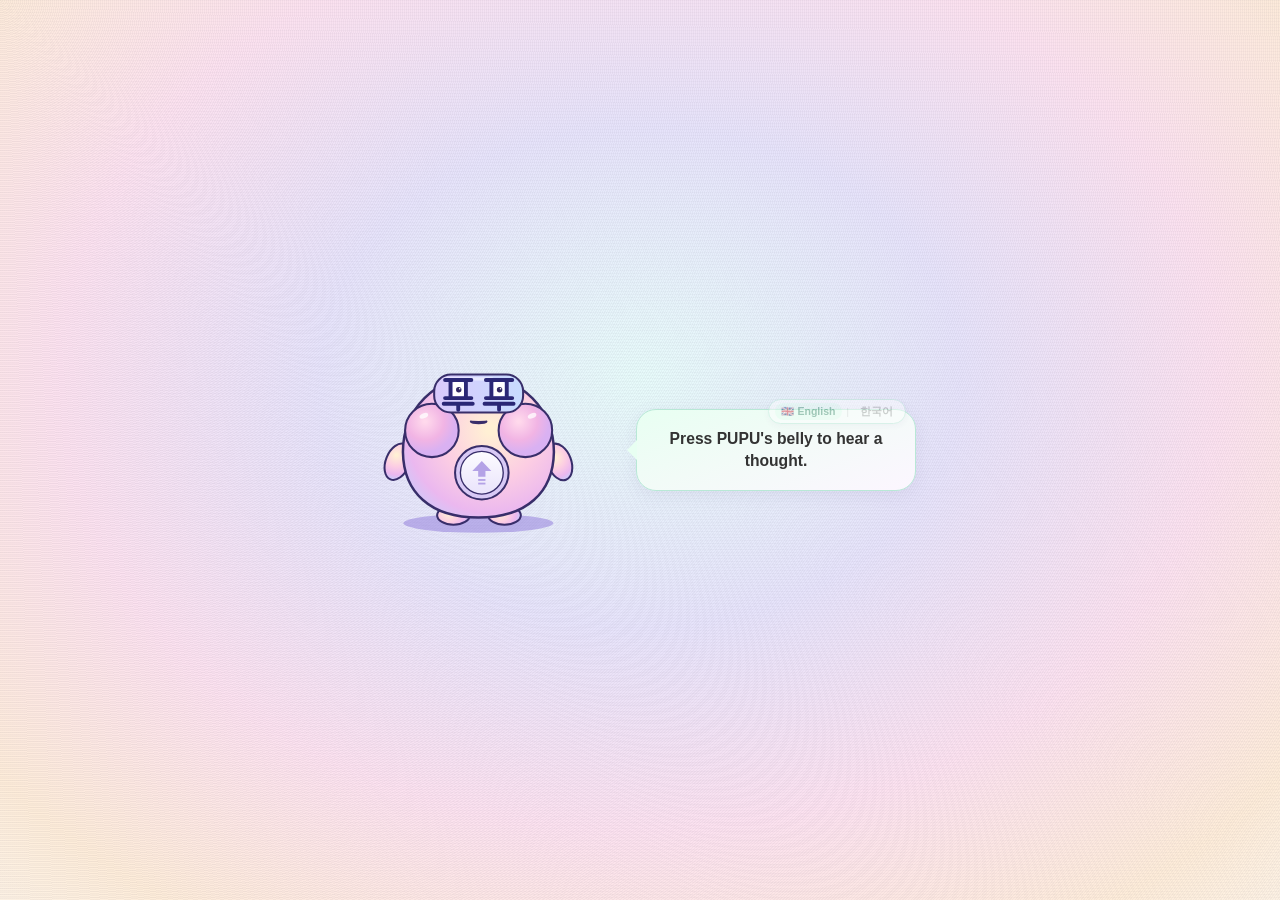
==== pwa-mvp/preview.html @ 61652f6d "pwa-mvp: temporary vector preview page; eyes follow taps on touch screens - New preview.html: the sa" ====
<!DOCTYPE html>
<!-- TEMPORARY preview page: the same app as index.html, but always drawn
     with the vector renderer (vector-pupu.js) so it can be tried on a real
     device. The home page stays on the PNG renderer. No analytics here, and
     search engines are asked not to index it. Delete when no longer needed
     (and keep it in step with index.html until then). -->
<html lang="en" data-pupu-renderer="vector">
<head>
  <meta charset="UTF-8">
  <meta name="viewport" content="width=device-width, initial-scale=1.0">
  <title>PUPU (vector preview)</title>
  <meta name="robots" content="noindex, nofollow">
  <meta property="og:title" content="PUPU">
  <meta property="og:description" content="A free English conversation companion — press PUPU's belly for a fact, joke, riddle, or story to talk about.">
  <meta property="og:url" content="https://xn--ok8ba.com/">
  <meta property="og:type" content="website">
  <meta property="og:image" content="https://xn--ok8ba.com/images/promotion/fb_preview001.png">
  <meta property="og:image:width" content="1200">
  <meta property="og:image:height" content="630">
  <meta name="twitter:card" content="summary_large_image">
  <meta name="twitter:title" content="PUPU">
  <meta name="twitter:description" content="A free English conversation companion — press PUPU's belly for a fact, joke, riddle, or story to talk about.">
  <meta name="twitter:image" content="https://xn--ok8ba.com/images/promotion/fb_preview001.png">
  <meta name="theme-color" content="#fdf6ec">
  <link rel="manifest" href="manifest.json">
  <link rel="icon" href="icon.png">
  <link rel="apple-touch-icon" href="icon.png">
  <link rel="stylesheet" href="style.css">
</head>
<body>
  <div class="ghost-overlay" id="ghost-overlay"></div>
  <main class="container">
    <div class="hero">
      <div class="bubble-wrap" id="bubble-wrap">
        <div class="bubble" id="bubble" role="button" tabindex="0" aria-label="PUPU's speech bubble. Tap to skip typing or continue to the next part.">
          <p class="beat">Press PUPU's belly to hear a thought.</p>
        </div>
        <div class="language-toggle" id="language-toggle" role="group" aria-label="Choose a language"></div>
      </div>

      <div class="pupu-stage">
        <!-- Two ways to draw PUPU (see "Renderer choice" in app.js):
             the PNG layers below (default) or the vector canvas, which
             is drawn from maths by vector-pupu.js. ?pupu=vector / ?pupu=png
             switches, and the choice is remembered in this browser. -->
        <canvas class="pupu-vector" id="pupu-vector" role="button" tabindex="0" aria-label="Press PUPU's belly to hear a thought" hidden></canvas>
        <div class="pupu-png" id="pupu-png">
        <img class="pupu-shadow" id="pupu-shadow" src="images/pupu/effects/effect_shadow.png" alt="">

        <!-- Nested motion layers (see motion.js): float (up/down) >
             sway (lean) > squash (breathing + reactions) > parts.
             The face group trails the body slightly; the hat stays
             outside it so its behind-the-body z-index trick still works. -->
        <div class="pupu-float-wrap">
          <div class="pupu-sway-wrap" id="pupu-sway">
            <div class="pupu-squash-wrap" id="pupu-circle">
              <img class="pupu-body" id="pupu-body" src="images/pupu/body/body.png" alt="PUPU">
              <img class="pupu-body pupu-body-ghost" id="pupu-body-ghost" src="images/pupu/body/body_ghost.png" alt="">
              <img class="pupu-arm pupu-arm-left" id="pupu-arm-left" src="images/pupu/body/body_left_arm.png" alt="">
              <img class="pupu-arm pupu-arm-right" id="pupu-arm-right" src="images/pupu/body/body_right_arm.png" alt="">
              <div class="pupu-face" id="pupu-face">
                <img class="pupu-eye" id="pupu-eyes" src="images/pupu/eyes/eyes_open.png" alt="">
                <img class="pupu-mouth" id="pupu-mouth" src="images/pupu/mouths/mouth_neutral.png" alt="">
                <img class="pupu-layer pupu-item" id="pupu-item" alt="">
              </div>
              <img class="pupu-layer pupu-hat" id="pupu-hat" alt="">
              <img class="pupu-layer pupu-effect" id="pupu-effect" alt="">
              <img class="pupu-button" id="pupu-button" src="images/pupu/buttons/button_unpressed.png" alt="Press PUPU's belly to hear a thought" role="button" tabindex="0" draggable="false">
            </div>
          </div>
        </div>
        </div>
      </div>
    </div>

    <p class="status" id="status"></p>

    <button class="install-button" id="install-button" hidden>Install PUPU</button>
  </main>

  <script src="audio.js"></script>
  <script src="motion.js"></script>
  <script src="vector-pupu.js"></script>
  <script src="app.js"></script>
</body>
</html>
---- pwa-mvp/style.css ----
/* ---------- Reset ---------- */
* {
  box-sizing: border-box;
  margin: 0;
  padding: 0;
}

html, body {
  height: 100%;
}

body {
  font-family: -apple-system, BlinkMacSystemFont, "Segoe UI", Roboto, Helvetica, Arial, sans-serif;
  color: #222;
  display: flex;
  align-items: center;
  justify-content: center;
  min-height: 100vh;
  padding: 24px;

  /* ---------- Retro CRT pastel background ----------
     Same four static, CSS-only layers as the main PUPU app's
     style.css (grain, scanlines, vignette, soft radial glow) so the
     MVP shares the identical background instead of a re-derived one. */
  background-color: #fdf6ec;
  background-image:
    repeating-radial-gradient(
      circle at 0 0,
      rgba(40, 30, 60, 0.035) 0,
      rgba(40, 30, 60, 0.035) 1px,
      transparent 1px,
      transparent 2px
    ),
    repeating-linear-gradient(
      to bottom,
      rgba(30, 20, 50, 0.025) 0,
      rgba(30, 20, 50, 0.025) 1px,
      transparent 1px,
      transparent 3px
    ),
    radial-gradient(
      ellipse 120% 120% at 50% 50%,
      transparent 55%,
      rgba(60, 40, 80, 0.07) 100%
    ),
    radial-gradient(
      ellipse 1000px 780px at 50% 42%,
      #e7fbfa 0%,
      #e6e3fa 32%,
      #fbe1ef 58%,
      #fdecd9 82%,
      #fdf6ec 100%
    );
  background-repeat: repeat, repeat, no-repeat, no-repeat;
  background-position: 0 0, 0 0, center, center;
  background-size: auto, auto, 100% 100%, 100% 100%;
}

/* ---------- Ghost PUPU spooky-mode overlay ----------
   A temporary full-viewport tint, NOT a change to body's own
   background above -- toggled by app.js's maybeShowGhost() via the
   .ghost-overlay-active class. position:fixed + z-index:-1 as a
   direct child of <body> (see index.html) places it behind body's own
   background/border (tier 1 of the stacking order) is impossible for
   a child, but ahead of it -- and behind every other (static, tier 3)
   piece of UI in .container, since z-index:-1 descendants of body
   paint before any non-negative-z-index content regardless of DOM
   order. Fully transparent and inert until the class is added. */
.ghost-overlay {
  position: fixed;
  inset: 0;
  z-index: -1;
  background-color: #2a1145;
  opacity: 0;
  pointer-events: none;
  transition: opacity 0.6s ease;
}

.ghost-overlay.ghost-overlay-active {
  opacity: 1;
}

/* ---------- Layout ---------- */
.container {
  width: 100%;
  max-width: 420px;
  display: flex;
  flex-direction: column;
  align-items: center;
  gap: 32px;
  text-align: center;
}

/* ---------- Hero (speech bubble + PUPU) ----------
   Column by default, so the bubble (first in the DOM) sits above
   PUPU on narrow/mobile screens. The desktop media query below is
   the one responsive change on top of the restored pastel visuals:
   it switches this to a row so the bubble sits beside PUPU instead. */
.hero {
  display: flex;
  flex-direction: column;
  align-items: center;
  gap: 28px;
  width: 100%;
}

/* ---------- Speech bubble ----------
   Same gradient/border/shadow/tail treatment as .speech-bubble in
   the main app's style.css, adapted to this app's existing
   .bubble/.beat markup. */

/* Thin, non-visual wrapper around .bubble -- exists only so the
   language toggle (see .language-toggle below) has somewhere to live
   that survives renderCard() clearing #bubble's innerHTML on every
   card, while still visually reading as "attached to the bubble".
   Sized identically to .bubble itself (same width/max-width, including
   the desktop override further down) so wrapping it changes nothing
   about the bubble's own layout. */
.bubble-wrap {
  position: relative;
  width: 100%;
  max-width: 320px;
}

.bubble {
  touch-action: manipulation;
  -webkit-tap-highlight-color: transparent;
  position: relative;
  width: 100%;
  max-width: 320px;
  background: linear-gradient(160deg, #e8fff2 0%, #f2fbf7 45%, #fcf6ff 100%);
  border: 1.5px solid #b8e8d6;
  border-radius: 20px;
  padding: 18px 24px;
  box-shadow: 0 4px 16px rgba(120, 100, 160, 0.1);
  display: flex;
  flex-direction: column;
  justify-content: center;
  cursor: pointer;
  transition: transform 0.08s ease;
}

/* Gentle hover/press feedback -- the bubble itself is now the tap
   target (see handleBubbleAdvance() in app.js), so it needs the same
   kind of affordance a button would have, without looking like one. */
.bubble:hover {
  transform: scale(1.01);
}

.bubble:active {
  transform: scale(0.98);
}

.bubble:focus-visible {
  outline: 2px solid #b8e8d6;
  outline-offset: 3px;
}

/* Applied while a section has finished typing and is waiting to
   auto-advance -- a slow, subtle pulse hints the bubble can be tapped
   right now instead of waiting out the full 10s. Removed the instant
   a new section starts typing (see startTypingSection() in app.js). */
@keyframes bubble-waiting-pulse {
  0%, 100% {
    transform: scale(1);
  }
  50% {
    transform: scale(1.015);
  }
}

.bubble.bubble-waiting {
  animation: bubble-waiting-pulse 2.2s ease-in-out infinite;
}

.bubble .beat {
  margin: 0;
  font-size: 0.98rem;
  font-weight: 600;
  line-height: 1.4;
  color: #333333;
  text-align: center;
}

/* ---------- Speech bubble sections ----------
   Splits a card into two scannable beats -- the fact, then the
   mission -- instead of one long run of text. Each section gets its
   own playful emoji label and an accent colour; a dashed rule plus
   vertical rhythm (not a bigger bubble) is what keeps them feeling
   separate during a live lesson. */
/* Sections are inserted into the DOM one at a time, staggered by
   renderCard() in app.js, rather than all at once -- so this plays
   automatically on each fresh .bubble-section as it appears. Slow and
   gentle on purpose, so it reads as PUPU thinking rather than a UI
   transition. The 1.8s duration below must match app.js's
   SECTION_FADE_DURATION_MS constant (kept in sync manually). */
@keyframes bubble-section-reveal {
  0% {
    opacity: 0;
    transform: translateY(6px);
  }
  100% {
    opacity: 1;
    transform: translateY(0);
  }
}

.bubble-section {
  display: flex;
  flex-direction: column;
  gap: 4px;
  padding: 10px 0;
  animation: bubble-section-reveal 1.8s ease-out;
}

.bubble-section:first-child {
  padding-top: 2px;
}

.bubble-section:last-child {
  padding-bottom: 2px;
}

.bubble-section + .bubble-section {
  border-top: 1.5px dashed rgba(120, 100, 160, 0.25);
  padding-top: 14px;
}

.bubble-label {
  margin: 0 0 2px;
  font-size: 0.72rem;
  font-weight: 800;
  letter-spacing: 0.04em;
  text-transform: uppercase;
  text-align: center;
  color: #5fae8f;
}

.bubble-section-mission .bubble-label {
  color: #8b7fd9;
}

/* ---------- Language toggle ----------
   Small pill attached to the bubble's top-right corner, sitting
   slightly on top of it like a tab -- deliberately tiny/quiet so it
   reads as part of the card rather than a separate tool. Built once at
   startup from SUPPORTED_LANGUAGES in app.js (see buildLanguageToggle())
   -- adding a language later is a data change there, not a style change
   here, since every button shares these same rules regardless of which
   language it represents. */
.language-toggle {
  position: absolute;
  top: -10px;
  right: 10px;
  display: flex;
  align-items: center;
  gap: 5px;
  background: #ffffff;
  border: 1.5px solid #b8e8d6;
  border-radius: 999px;
  padding: 3px 6px;
  box-shadow: 0 2px 6px rgba(120, 100, 160, 0.12);
  z-index: 1;
}

.lang-btn {
  font: inherit;
  font-size: 0.66rem;
  font-weight: 700;
  line-height: 1;
  color: #9a9a9a;
  background: none;
  border: none;
  border-radius: 999px;
  padding: 3px 6px;
  cursor: pointer;
  white-space: nowrap;
}

.lang-btn:hover {
  color: #5fae8f;
}

/* The active language is the one visibly "on" -- filled pill, darker
   text -- so it's obvious at a glance which version is showing. */
.lang-btn.lang-active {
  background: #e8fff2;
  color: #3f8a6d;
}

.lang-sep {
  color: #cccccc;
  font-size: 0.6rem;
}

/* Inert (not hidden) while a section is actively typing, so switching
   language can never race the typewriter effect -- see setLanguage()
   in app.js. */
.language-toggle.language-toggle-disabled {
  opacity: 0.45;
  pointer-events: none;
}

/* Restored from the main app's .speech-bubble.pupu-inflate reaction --
   plays when app.js shows a new card, giving the bubble a small pop. */
.bubble.pupu-inflate {
  animation: pupu-bubble-inflate 0.5s ease-out;
}

@keyframes pupu-bubble-inflate {
  0% {
    transform: scale(1);
  }
  40% {
    transform: scale(1.12);
  }
  100% {
    transform: scale(1);
  }
}

/* Tail points down at PUPU by default (mobile: bubble above PUPU). */
.bubble::after {
  content: "";
  position: absolute;
  bottom: -10px;
  left: 50%;
  transform: translateX(-50%);
  border-width: 10px 10px 0 10px;
  border-style: solid;
  border-color: #e8fff2 transparent transparent transparent;
}

/* ---------- PUPU stage ----------
   Restored from the main app's .pupu-stage: holds the static shadow
   (bottom layer) and the animated PUPU circle (top layer). Fixed at
   232px (matching the earlier size-increase request) rather than the
   main app's viewport-relative sizing. */
.pupu-stage {
  position: relative;
  width: 232px;
  height: 232px;
}

/* Shadow sits underneath and never animates -- it shares the same
   canvas alignment as body.png, so it just stays put while PUPU
   floats/breathes above it. */
.pupu-shadow {
  position: absolute;
  inset: 0;
  width: 100%;
  height: 100%;
  object-fit: contain;
  pointer-events: none;
  user-select: none;
  transition: opacity 0.45s ease;
}

/* ---------- Renderer: PNG layers or vector canvas ----------
   Only one is shown (see "Renderer choice" in app.js). The canvas covers
   the same stage box, so both versions sit in exactly the same place. */
.pupu-png,
.pupu-vector {
  position: absolute;
  inset: 0;
}

.pupu-vector {
  width: 100%;
  height: 100%;
  display: block;
  cursor: pointer;
  touch-action: manipulation;
  -webkit-tap-highlight-color: transparent;
  -webkit-touch-callout: none;
  user-select: none;
}

.pupu-vector[hidden],
.pupu-png[hidden] {
  display: none;
}

.pupu-vector:focus-visible {
  outline: 2.5px solid #b8e8d6;
  outline-offset: 6px;
  border-radius: 50%;
}

/* ---------- PUPU motion layers ----------
   Each wrapper owns one kind of movement, since every one of them
   moves via `transform` and an element can only have one:
     .pupu-float-wrap   slow up/down float (CSS, below)
     .pupu-sway-wrap    slow lean, pivoting near PUPU's base (CSS)
     .pupu-squash-wrap  breathing + all reactions (motion.js)
     .pupu-face         eyes/mouth/item trailing the body (motion.js)
   All are full-stage boxes, so every artwork layer inside still shares
   the same canvas alignment as body.png. */
.pupu-float-wrap,
.pupu-sway-wrap,
.pupu-squash-wrap,
.pupu-face {
  position: absolute;
  inset: 0;
}

.pupu-float-wrap {
  animation: pupu-float 4.4s ease-in-out infinite;
}

.pupu-sway-wrap {
  animation: pupu-sway 6.8s ease-in-out infinite;
  transform-origin: 50% 85%;
}

.pupu-squash-wrap {
  transform-origin: center;
}

.pupu-face {
  transform-origin: center;
  pointer-events: none;
}

.pupu-body {
  display: block;
  width: 100%;
  height: 100%;
  object-fit: contain;
  pointer-events: none;
  user-select: none;
  transition: opacity 0.45s ease;
}

/* Ghost PUPU shares .pupu-body's positioning/sizing above (same
   canvas, see index.html) but stays fully transparent until
   app.js's maybeShowGhost() adds .pupu-body-ghost-visible, and gets
   its own (slightly different) fade timing plus a subtle bob while
   visible -- both independent of .pupu-body's own opacity transition
   above since this is a separate element. */
.pupu-body-ghost {
  position: absolute;
  inset: 0;
  opacity: 0;
  transition: opacity 0.5s ease;
}

.pupu-body-ghost.pupu-body-ghost-visible {
  opacity: 1;
  animation: pupu-ghost-bob 2.4s ease-in-out infinite;
}

@keyframes pupu-ghost-bob {
  0%, 100% {
    transform: translateY(0);
  }
  50% {
    transform: translateY(-6px);
  }
}

/* Shared "fade out for the ghost event" toggle -- applied to
   .pupu-shadow and the normal-PUPU group (body/arms/eyes/mouth/
   button) by app.js's maybeShowGhost(). Each of those elements
   already has its own transition/opacity handling above (or, for
   .pupu-button, further below), so this class only needs to set the
   target opacity; the transition timing comes from each element's own
   rule. */
.pupu-ghost-hidden {
  opacity: 0;
}

/* ---------- PUPU arms ----------
   left_arm.png/right_arm.png share body.png's canvas, so they line up
   automatically. transform-origin is pinned to each arm's shoulder
   point (measured from the source artwork) so rotation reads as
   swinging from the shoulder rather than spinning the whole limb. */
.pupu-arm {
  position: absolute;
  inset: 0;
  width: 100%;
  height: 100%;
  object-fit: contain;
  pointer-events: none;
  user-select: none;
  transition: opacity 0.45s ease;
}

.pupu-arm-left {
  transform-origin: 82.3% 57.4%;
}

.pupu-arm-right {
  transform-origin: 13.2% 58.0%;
}

/* ---------- PUPU eyes ----------
   Open/closed blink state is a straight image swap done in app.js. */
.pupu-eye {
  position: absolute;
  inset: 0;
  width: 100%;
  height: 100%;
  object-fit: contain;
  pointer-events: none;
  user-select: none;
  transform-origin: center;
  transition: opacity 0.45s ease;
}

/* ---------- PUPU mouth ----------
   Expression (normal/smile/blow/oh/wide) is a straight image swap
   done in app.js -- no animation of its own. */
.pupu-mouth {
  position: absolute;
  inset: 0;
  width: 100%;
  height: 100%;
  object-fit: contain;
  pointer-events: none;
  user-select: none;
  transition: opacity 0.45s ease;
}

/* ---------- PUPU visual-effects layers (hat / item / effect) ----------
   Reusable overlay layers -- same full-bleed/shared-canvas convention
   as every layer above, controlled generically via app.js's
   setLayer()/clearLayer()/showLayerTemporarily() rather than one-off
   code per asset. All three start with no `src` and are hidden by
   default (via .pupu-layer's display:none) until JS assigns one and
   reveals it, so an empty img never flashes a broken-image icon.
   Painted in DOM order above eyes/mouth so hats/items/effects sit
   visually on top of the face, but below .pupu-button so the belly
   stays clickable and visible at all times. Hat/item are independent
   elements/state from each other (and from effect), so any
   combination of the three can be visible at once. */
.pupu-layer {
  position: absolute;
  inset: 0;
  width: 100%;
  height: 100%;
  object-fit: contain;
  pointer-events: none;
  user-select: none;
  display: none;
  transition: opacity 1.8s ease-out;
}

.pupu-layer.pupu-layer-visible {
  display: block;
}

/* Slow fade-out for effects that should gradually disperse (currently
   just effect_fart -- see fadeOutLayer() in app.js) instead of vanishing
   instantly like clearLayer()'s default. display:block stays on
   (.pupu-layer-visible isn't removed yet) so the opacity transition
   above is actually visible; clearLayer() removes both classes once the
   fade finishes. */
.pupu-layer.pupu-layer-fading {
  opacity: 0;
}

/* Hat-only grow/pop transform, driven by app.js's
   showHatWithAnimation() -- .pupu-hat is still just a .pupu-layer
   underneath (same position/sizing/hidden-by-default rules above),
   these two classes only add a transform+z-index animation on top,
   scoped to .pupu-hat specifically so items/effects stay plain
   instant show/hide. Only the hat <img> itself scales/moves -- PUPU's
   own body/circle transforms are completely untouched.

   Neither .pupu-body nor any other layer has an explicit z-index (all
   are position:absolute with z-index:auto, so they simply paint in
   DOM order -- body, arms, eyes, mouth, hat, item, effect, button).
   That's what lets a plain z-index:-1 here drop the hat behind every
   sibling including the body, and z-index:0 return it to its normal
   DOM-order slot (already above body/eyes/mouth, below item/effect/
   button) without needing to touch any other element's stacking. */
.pupu-hat.pupu-hat-growing {
  animation: pupu-hat-grow 0.35s cubic-bezier(0.34, 1.56, 0.64, 1) forwards;
}

.pupu-hat.pupu-hat-popping {
  animation: pupu-hat-pop 0.3s ease-in forwards;
}

/* Rises up from behind/below PUPU (small, translated down, z-index
   behind the body) then crosses in front partway through as it
   finishes growing and settles with a small bounce. */
@keyframes pupu-hat-grow {
  0% {
    transform: scale(0) translateY(20%);
    z-index: -1;
  }
  50% {
    z-index: -1;
  }
  51% {
    z-index: 0;
  }
  70% {
    transform: scale(1.12) translateY(-4%);
  }
  100% {
    transform: scale(1) translateY(0);
    z-index: 0;
  }
}

/* Reverse of the above: a small bounce up while still in front, then
   drops behind the body as it shrinks and sinks back down out of
   sight, rather than shrinking away in front of PUPU. */
@keyframes pupu-hat-pop {
  0% {
    transform: scale(1) translateY(0);
    z-index: 0;
  }
  30% {
    transform: scale(1.12) translateY(-4%);
    z-index: 0;
  }
  45% {
    z-index: 0;
  }
  46% {
    z-index: -1;
  }
  100% {
    transform: scale(0) translateY(20%);
    z-index: -1;
  }
}

/* ---------- PUPU chest button ----------
   PUPU's belly is the only primary interaction (see index.html's
   role="button" tabindex="0" and app.js's click/keydown handlers).
   The resting transform + its transition live here (not on a
   "normal" class) so the broken-belly-button "jammed" effect can rely
   on plain CSS cascade/specificity for an instant press-in and a slow
   release. */
.pupu-button {
  /* Touch: no double-tap-zoom delay, no grey tap flash, no iOS
     long-press "save image" menu (app.js reacts on pointerdown). */
  touch-action: manipulation;
  -webkit-tap-highlight-color: transparent;
  -webkit-touch-callout: none;
  position: absolute;
  inset: 0;
  width: 100%;
  height: 100%;
  object-fit: contain;
  pointer-events: auto;
  cursor: pointer;
  user-select: none;
  transform: translateY(0) scale(1);
  transition: transform 600ms ease-out, opacity 0.45s ease;
}

.pupu-button:focus-visible {
  outline: 2.5px solid #b8e8d6;
  outline-offset: 6px;
  border-radius: 50%;
}

/* Prevents pressing the belly button again mid-sequence. */
.pupu-button.pupu-button-disabled {
  pointer-events: none;
  cursor: default;
}

/* Broken belly button "jammed" press feel (see app.js's
   playBrokenButtonDud()). Adding this class presses the button in
   instantly -- its higher specificity overrides the base transition
   above with `transition: none`. Removing it lets the base rule ease
   it back out slowly over 600ms. */
.pupu-button.pupu-button-jammed {
  transform: translateY(4px) scale(0.94);
  transition: none;
}

/* ---------- Idle float / sway ----------
   Behaviour, event and gesture animations (and the breathing) now live
   in motion.js and are played with the Web Animations API, layered on
   top of each other; only these two always-on idle motions stay in CSS,
   each on its own wrapper so nothing fights over `transform`. */

@keyframes pupu-float {
  0%, 100% {
    transform: translateY(0);
  }
  50% {
    transform: translateY(-6px);
  }
}

/* A very slow, slight lean, on a different period from the float so
   the two never line up into a mechanical loop. */
@keyframes pupu-sway {
  0%, 100% {
    transform: rotate(0deg);
  }
  30% {
    transform: rotate(-0.8deg);
  }
  70% {
    transform: rotate(0.8deg);
  }
}

.status {
  display: none; /* dev/admin-only metadata (fact ID, engine, review status) -- kept updated in app.js for internal use, just not shown to students */
  margin: 0;
  font-size: 0.8rem;
  color: #999999;
  min-height: 1em;
}

.install-button {
  padding: 12px 24px;
  font-size: 0.95rem;
  font-weight: 600;
  border: 1.5px solid #b8e8d6;
  border-radius: 999px;
  background: linear-gradient(160deg, #e8fff2 0%, #f2fbf7 45%, #fcf6ff 100%);
  color: #333333;
  cursor: pointer;
  box-shadow: 0 4px 16px rgba(120, 100, 160, 0.1);
  transition: transform 0.08s ease, background 0.15s ease;
}

.install-button:hover {
  background: linear-gradient(160deg, #d9f7e8 0%, #e6f4ee 45%, #f5e9ff 100%);
}

.install-button:active {
  transform: scale(0.97);
}

/* ---------- Responsive: bubble beside PUPU on desktop ---------- */
@media (min-width: 700px) {
  .container {
    max-width: 640px;
    gap: 40px;
  }

  /* row-reverse keeps the bubble first in the DOM (so mobile's column
     layout still puts it above PUPU) while visually placing PUPU on
     the left and the bubble on the right. */
  .hero {
    flex-direction: row-reverse;
    justify-content: center;
    align-items: center;
    gap: 40px;
  }

  .bubble-wrap,
  .bubble {
    max-width: 280px;
  }

  /* Tail swings to point left at PUPU now that the bubble sits to PUPU's right. */
  .bubble::after {
    bottom: auto;
    right: auto;
    top: 50%;
    left: -10px;
    transform: translateY(-50%);
    border-width: 10px 10px 10px 0;
    border-color: transparent #e8fff2 transparent transparent;
  }
}
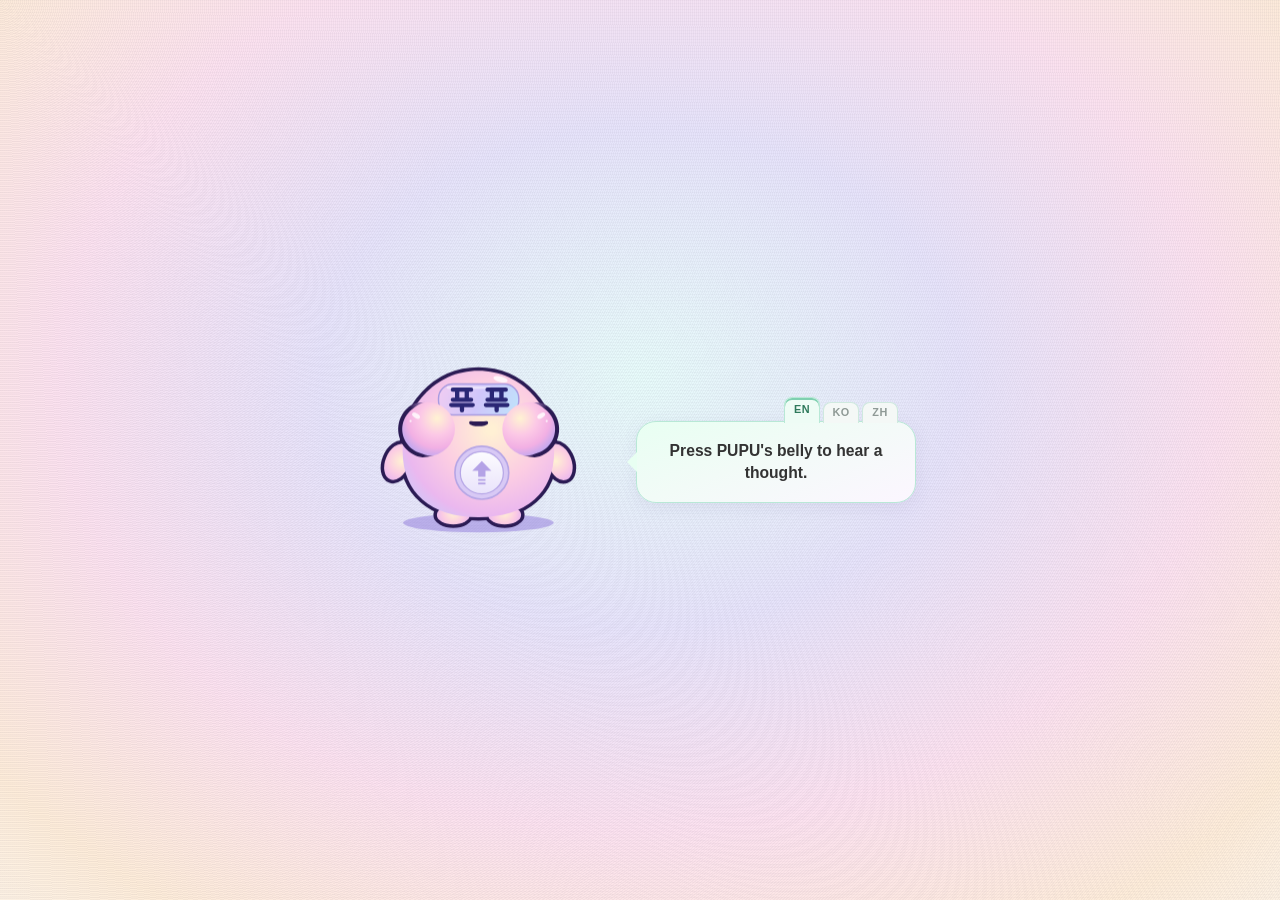
==== commit 87993735: "pwa-mvp: home page always draws the vector PUPU index.html now pins the vector renderer (<html data-" ====
--- a/pwa-mvp/preview.html
+++ b/pwa-mvp/preview.html
@@ -1,7 +1,7 @@
 <!DOCTYPE html>
 <!-- TEMPORARY preview page: the same app as index.html, but always drawn
      with the vector renderer (vector-pupu.js) so it can be tried on a real
-     device. The home page stays on the PNG renderer. No analytics here, and
+     device. The home page (index.html) now uses the vector renderer too. No analytics here, and
      search engines are asked not to index it. Delete when no longer needed
      (and keep it in step with index.html until then). -->
 <html lang="en" data-pupu-renderer="vector">
--- a/pwa-mvp/style.css
+++ b/pwa-mvp/style.css
@@ -5,7 +5,14 @@
   padding: 0;
 }
 
-html, body {
+html, /* With overflow set here, body's own overflow-x applies to the body box
+   instead of passing up to the page, so the phone's layout viewport never
+   widens to fit the vector canvas. */
+html {
+  overflow-x: hidden;
+}
+
+body {
   height: 100%;
 }
 
@@ -17,6 +24,11 @@
   justify-content: center;
   min-height: 100vh;
   padding: 24px;
+  /* the vector PUPU canvas reaches past the stage's sides: never let it
+     make a narrow phone scroll sideways (see html below; clip where
+     supported, as it doesn't stop position: sticky working) */
+  overflow-x: hidden;
+  overflow-x: clip;
 
   /* ---------- Retro CRT pastel background ----------
      Same four static, CSS-only layers as the main PUPU app's
@@ -240,65 +252,68 @@
   color: #8b7fd9;
 }
 
-/* ---------- Language toggle ----------
-   Small pill attached to the bubble's top-right corner, sitting
-   slightly on top of it like a tab -- deliberately tiny/quiet so it
-   reads as part of the card rather than a separate tool. Built once at
-   startup from SUPPORTED_LANGUAGES in app.js (see buildLanguageToggle())
-   -- adding a language later is a data change there, not a style change
-   here, since every button shares these same rules regardless of which
-   language it represents. */
+/* ---------- Language tabs ----------
+   Three mini tabs (EN / KO / ZH) on the bubble's top edge, near its
+   right corner, like folder tabs. The active one is filled in the
+   bubble's own colour, bold, and joins the bubble (it covers the
+   bubble's top border), so it is obvious which language is showing.
+   Built at startup from SUPPORTED_LANGUAGES in app.js
+   (buildLanguageToggle()); a new language needs no change here. */
+.bubble-wrap {
+  padding-top: 24px; /* room for the tabs above the bubble */
+}
+
 .language-toggle {
   position: absolute;
-  top: -10px;
-  right: 10px;
+  top: 0;
+  right: 18px;
+  height: 25.5px; /* 24px of tab + overlaps the bubble's 1.5px border */
   display: flex;
-  align-items: center;
-  gap: 5px;
-  background: #ffffff;
-  border: 1.5px solid #b8e8d6;
-  border-radius: 999px;
-  padding: 3px 6px;
-  box-shadow: 0 2px 6px rgba(120, 100, 160, 0.12);
+  align-items: flex-end;
+  gap: 3px;
   z-index: 1;
 }
 
 .lang-btn {
   font: inherit;
-  font-size: 0.66rem;
-  font-weight: 700;
+  font-size: 0.68rem;
+  font-weight: 600;
+  letter-spacing: 0.04em;
   line-height: 1;
-  color: #9a9a9a;
-  background: none;
-  border: none;
-  border-radius: 999px;
-  padding: 3px 6px;
+  color: #8f9a96;
+  background: #f4f8f6;
+  border: 1.5px solid #cfe9df;
+  border-bottom: none;
+  border-radius: 8px 8px 0 0;
+  min-width: 36px;
+  height: 21px;
+  padding: 0 8px;
   cursor: pointer;
   white-space: nowrap;
+  touch-action: manipulation;
+  -webkit-tap-highlight-color: transparent;
+  transition: background 0.15s ease, color 0.15s ease;
 }
 
 .lang-btn:hover {
-  color: #5fae8f;
-}
-
-/* The active language is the one visibly "on" -- filled pill, darker
-   text -- so it's obvious at a glance which version is showing. */
+  color: #3f8a6d;
+}
+
+.lang-btn:focus-visible {
+  outline: 2px solid #8b7fd9;
+  outline-offset: 1px;
+}
+
+/* Active: taller, bubble-coloured, bold, and drawn over the bubble's
+   top border so tab and bubble read as one piece. */
 .lang-btn.lang-active {
-  background: #e8fff2;
-  color: #3f8a6d;
-}
-
-.lang-sep {
-  color: #cccccc;
-  font-size: 0.6rem;
-}
-
-/* Inert (not hidden) while a section is actively typing, so switching
-   language can never race the typewriter effect -- see setLanguage()
-   in app.js. */
-.language-toggle.language-toggle-disabled {
-  opacity: 0.45;
-  pointer-events: none;
+  height: 25.5px;
+  padding-bottom: 1.5px;
+  font-weight: 800;
+  color: #2f7a5c;
+  background: #eefcf5;
+  border-color: #b8e8d6;
+  box-shadow: inset 0 2px 0 #7fd0b0;
 }
 
 /* Restored from the main app's .speech-bubble.pupu-inflate reaction --
@@ -357,31 +372,49 @@
 }
 
 /* ---------- Renderer: PNG layers or vector canvas ----------
-   Only one is shown (see "Renderer choice" in app.js). The canvas covers
-   the same stage box, so both versions sit in exactly the same place. */
-.pupu-png,
+   Only one is shown (see "Renderer choice" in app.js). The PNG layers
+   cover the stage box. The canvas is bigger -- an extra quarter of the
+   stage on each side, 92% above and 20% below (vector-pupu.js PAD must
+   match) -- so PUPU can inflate, melt and fly without being cut off.
+   It lets touches through; the stage itself is what you press. */
+.pupu-png {
+  position: absolute;
+  inset: 0;
+}
+
 .pupu-vector {
   position: absolute;
-  inset: 0;
-}
-
-.pupu-vector {
-  width: 100%;
-  height: 100%;
+  left: -25%;
+  top: -92%;
+  width: 150%;
+  height: 212%;
   display: block;
-  cursor: pointer;
-  touch-action: manipulation;
+  pointer-events: none;
+}
+
+.pupu-stage-vector {
+  cursor: grab;
+  touch-action: none; /* a finger on PUPU drags him, it doesn't scroll the page */
   -webkit-tap-highlight-color: transparent;
   -webkit-touch-callout: none;
   user-select: none;
 }
 
+.pupu-stage-vector:active {
+  cursor: grabbing;
+}
+
 .pupu-vector[hidden],
 .pupu-png[hidden] {
   display: none;
 }
 
 .pupu-vector:focus-visible {
+  outline: none;
+}
+
+/* the focus ring goes round the stage, not the (bigger) canvas */
+.pupu-stage-vector:focus-within {
   outline: 2.5px solid #b8e8d6;
   outline-offset: 6px;
   border-radius: 50%;
